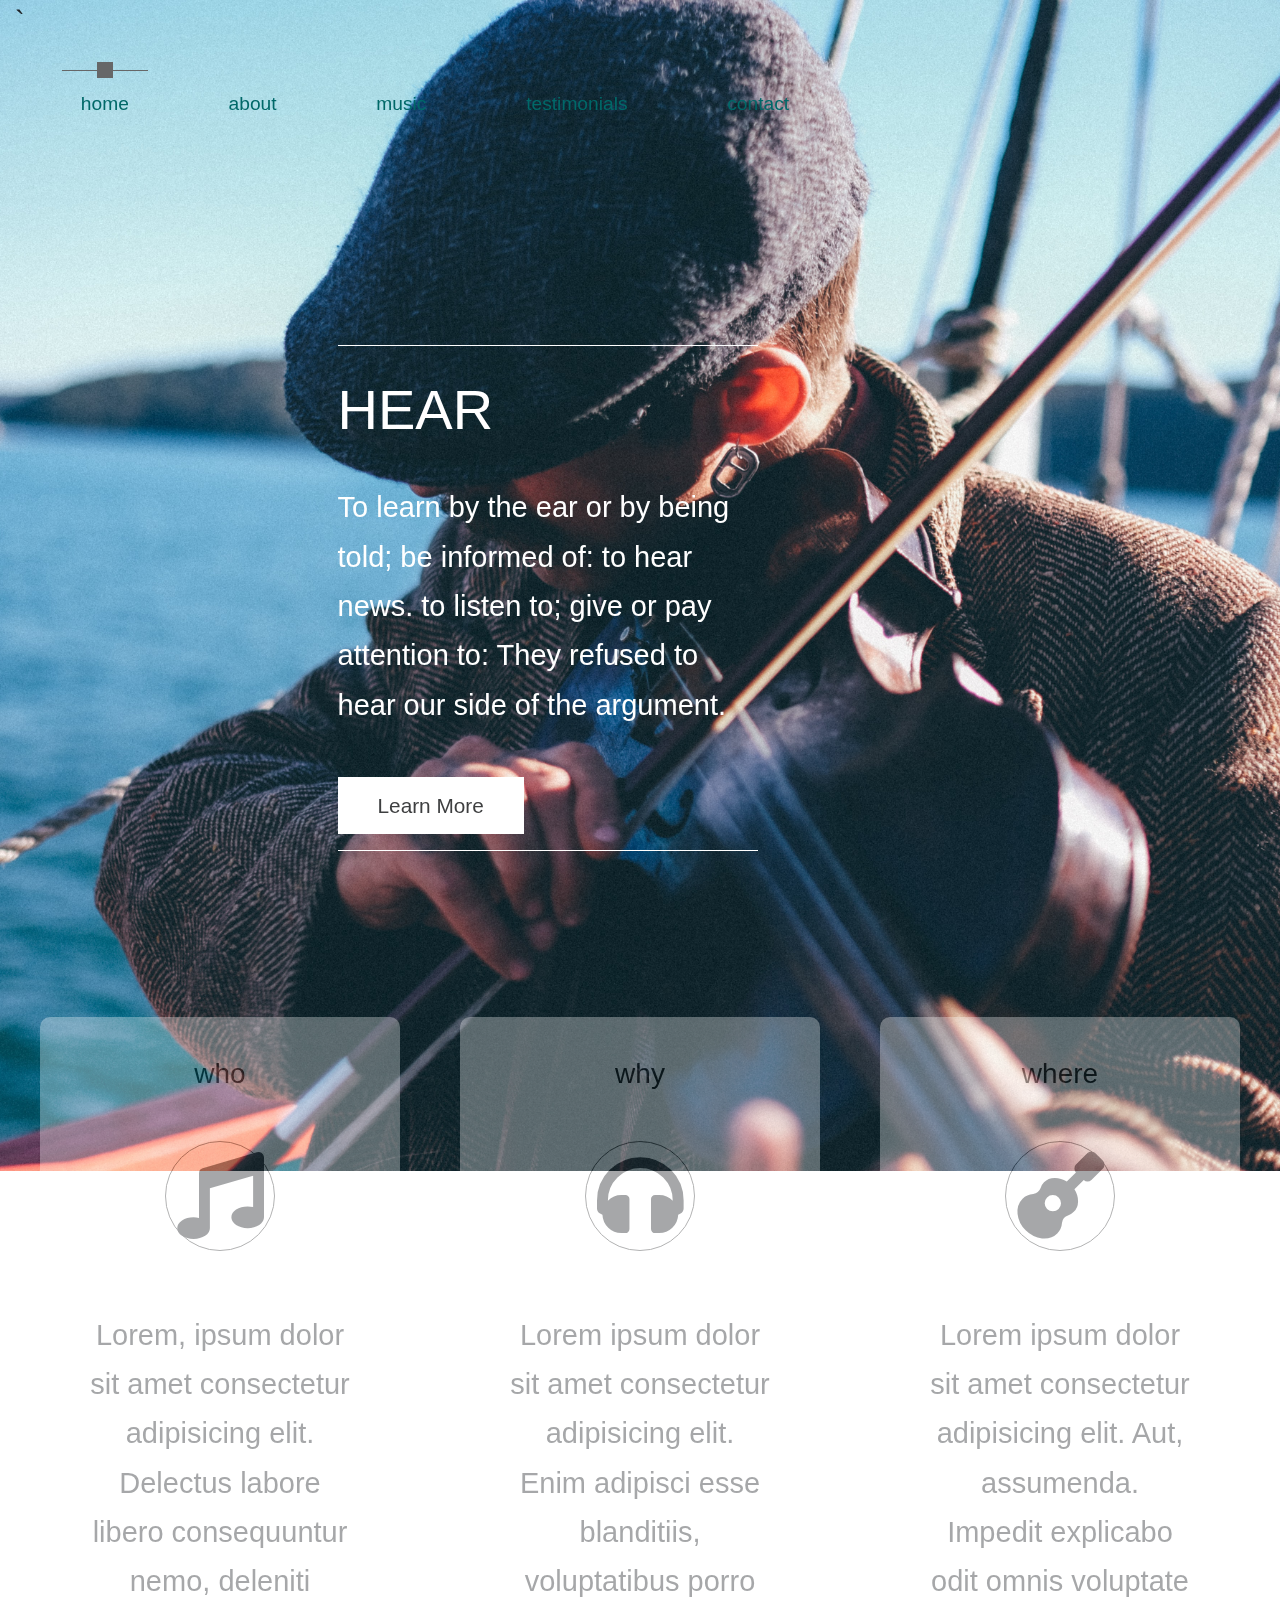
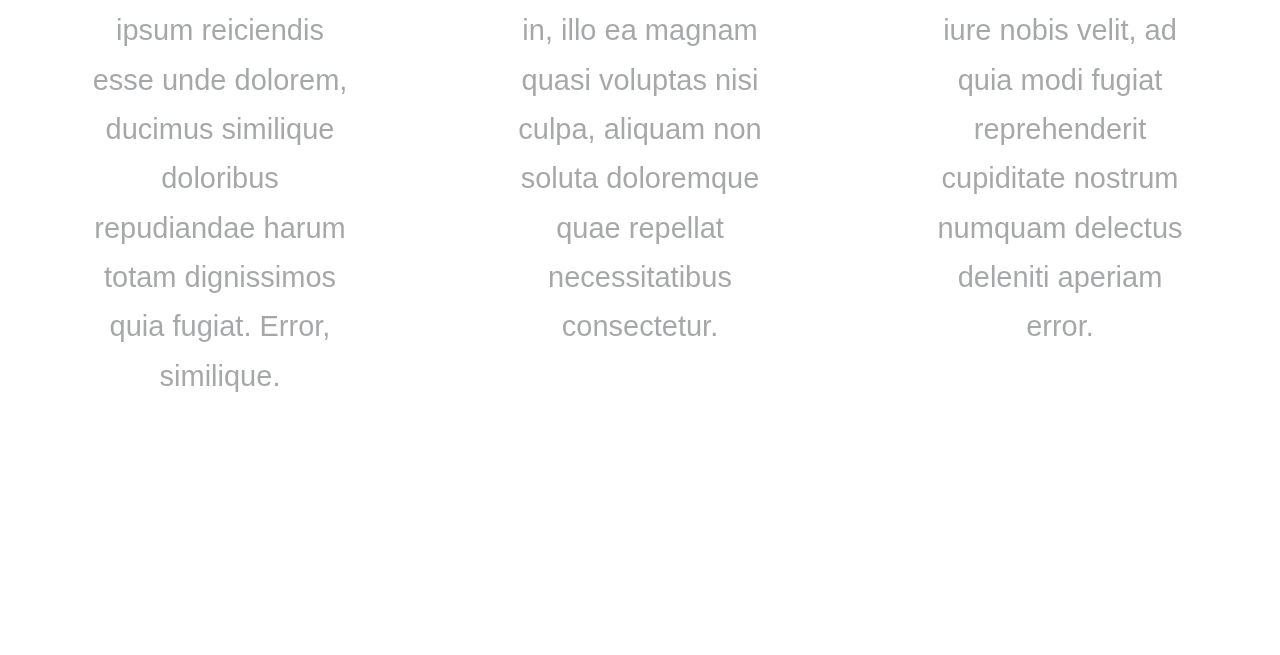
==== index.html @ 6f8ce9f2 "update" ====
<!DOCTYPE html>
<html lang="en">
  <head>
    <meta charset="UTF-8" />
    <meta name="viewport" content="width=device-width, initial-scale=1.0" />
    <meta http-equiv="X-UA-Compatible" content="ie=edge" />
    <title>music_client</title>

    <link
      rel="stylesheet"
      href="https://fonts.googleapis.com/css?family=Open+Sans:400,600"
    />
    <link rel="stylesheet" href="css/all.min.css" />
    <link rel="stylesheet" href="css/bootstrap.min.css" />
    <link rel="stylesheet" href="css/templatemo-style.css" />
    <!--

-->
  </head>
  <body>
    <div
      class="parallax-window"
      data-parallax="scroll"
      data-image-src="img/fiddle.jpg"
    >
      <div class="container-fluid">`
          <div class="tm-nav">
            <nav
              class="navbar navbar-expand-lg navbar-light tm-bg-transparent tm-navbar"
            >
              <button
                class="navbar-toggler"
                type="button"
                data-toggle="collapse"
                data-target="#navbarNav"
                aria-controls="navbarNav"
                aria-expanded="false"
                aria-label="Toggle navigation"
              >
                <span class="navbar-toggler-icon"></span>
              </button>
              <div class="collapse navbar-collapse" id="navbarNav">
                <ul class="navbar-nav">
                  <li class="nav-item active">
                    <div class="tm-nav-link-highlight"></div>
                    <a class="nav-link" href="#"
                      >home <span class="sr-only">(current)</span></a
                    >
                  </li>
                  <li class="nav-item">
                    <div class="tm-nav-link-highlight"></div>
                    <a class="nav-link" href="about.html">about</a>
                  </li>
                  <li class="nav-item">
                    <div class="tm-nav-link-highlight"></div>
                    <a class="nav-link" href="music.html">music</a>
                  </li>
                  <li class="nav-item">
                    <div class="tm-nav-link-highlight"></div>
                    <a class="nav-link" href="testimonials.html"
                      >testimonials</a
                    >
                  </li>
                  <li class="nav-item">
                    <div class="tm-nav-link-highlight"></div>
                    <a class="nav-link" href="contact.html">contact</a>
                  </li>
                </ul>
              </div>
            </nav>
          </div>
        </div>
        <div class="row tm-brand-row">
          <div class="col-lg-4 col-11">
             
              <div class="tm-brand-texts">
                <h1 class="text-uppercase tm-brand-name"></h1>
  
               
                <button
                  class="navbar-toggler"
                  type="button"
                  data-toggle="collapse"
                  data-target="#navbarNav"
                  aria-controls="navbarNav"
                  aria-expanded="false"
                  aria-label="Toggle navigation"
                >
                  <span class="navbar-toggler-icon"></span>
                </button>
                <div class="collapse navbar-collapse" id="navbarNav">
                  <ul class="navbar-nav">
                    <li class="nav-item active">
                      <div class="tm-nav-link-highlight"></div>
                      <a class="nav-link" href="#"
                        >Home <span class="sr-only">(current)</span></a
                      >
                    </li>
                    <li class="nav-item">
                      <div class="tm-nav-link-highlight"></div>
                      <a class="nav-link" href="about.html">about</a>
                    </li>
                    <li class="nav-item">
                      <div class="tm-nav-link-highlight"></div>
                      <a class="nav-link" href="music.html">music</a>
                    </li>
                    <li class="nav-item">
                      <div class="tm-nav-link-highlight"></div>
                      <a class="nav-link" href="testimonials.html"
                        >testimonials</a
                      >
                    </li>
                    <li class="nav-item">
                      <div class="tm-nav-link-highlight"></div>
                      <a class="nav-link" href="contact.html">contact</a>
                    </li>
                  </ul>
                </div>
              </nav>
            </div>
          </div>
        </div>

        <section class="row" id="tmHome">
          <div class="col-12 tm-home-container">
            <div class="text-white tm-home-left">
              <h2 class="text-uppercase tm-slogan"></h2>
              <hr class="tm-home-hr" />
              <h2 class="tm-home-title">HEAR</h2>
              <p class="tm-home-text"> To learn by the ear or by being told; be informed of: to hear news. to listen to; give or pay attention to: They refused to hear our side of the argument. </p>
              <a href="#tmFeatures" class="btn btn-primary">Learn More</a>
              <hr class="tm-home-hr" />
            </div>
            
          </div>
        </section>

        <!-- Features -->
        <div class="row" id="tmFeatures">
          <div class="col-lg-4">
            <div class="tm-bg-white-transparent tm-feature-box">
              <h3 class="tm-feature-name">who</h3>

              <div class="tm-feature-icon-container">
                <i class="fas fa-3x fa-music"></i>             
              </div>
              <p>Lorem, ipsum dolor sit amet consectetur adipisicing elit. Delectus labore libero 
                consequuntur nemo, deleniti ipsum reiciendis esse unde dolorem, ducimus similique doloribus repudiandae 
                harum totam dignissimos quia fugiat. Error, similique.</p>
            </div>
          </div>

          <div class="col-lg-4">
            <div class="tm-bg-white-transparent tm-feature-box">
              <h3 class="tm-feature-name">why</h3>

              <div class="tm-feature-icon-container">
                <i class="fas fa-3x fa-headphones"></i>
              </div>
              <p class="text-center">
               Lorem ipsum dolor sit amet consectetur adipisicing elit. Enim adipisci esse 
               blanditiis, voluptatibus porro in, illo ea magnam quasi voluptas 
               nisi culpa, aliquam non soluta doloremque quae repellat necessitatibus consectetur.
              </p>
            </div>
          </div>

          <div class="col-lg-4">
            <div class="tm-bg-white-transparent tm-feature-box">
              <h3 class="tm-feature-name">where</h3>

              <div class="tm-feature-icon-container">
                <i class="fas fa-3x fa-guitar"></i>
              </div>
              <p class="text-center">
             Lorem ipsum dolor sit amet consectetur adipisicing elit. Aut, assumenda. Impedit explicabo odit omnis voluptate iure nobis velit, ad quia modi fugiat reprehenderit 
             cupiditate nostrum numquam delectus deleniti aperiam error.
              </p>
            </div>
          </div>
        </div>
        <!-- Call to Action -->
       

        <!-- Page footer -->
        <footer class="row">
          <p class="col-12 text-white text-center tm-copyright-text">mikeD</p>
        </footer>
      </div>
      <!-- .container-fluid -->
    </div>

    <script src="js/jquery.min.js"></script>
    <script src="js/parallax.min.js"></script>
    <script src="js/bootstrap.min.js"></script>
  </body>
</html>
---- css/templatemo-style.css ----
/*


COLOR CODE
Dark Brown: #ffffff
Green: #006666
Light Blue: #0099CC
Blue: #039bcd
nav link color: #ffffff

Page 1 Image 1x1 size 400px
3 boxes spacing 60px
Logo size: 400x200
840x120

Home section width: 420

*/

html {
  scroll-behavior: smooth;
}

body {
  font-family: Lato, sans-serif;
  font-size: 29px;
  font-weight: 400;
  color: #fffffe
  overflow-x: hidden;
}

a,
button {
  transition: all 0.3s ease;
}

a:hover {
  text-decoration: none;
}

.container-fluid {
  max-width: 1310px;
}

.small,
small {
  font-size: 90%;
}

.parallax-window {
  min-height: 1100px;
  background: transparent;
}

.tm-bg-white-transparent {
  background-color: rgba(255, 255, 255, 0.8);
}

.tm-brand-row {
  align-items: center;
  padding-top: 40px;
  padding-bottom: 28px;
}

.tm-brand-container {
  max-width: 400px;
  height: 200px;
  display: flex;
  align-items: center;
  justify-content: center;
}

.tm-brand-icon {
  width: 79px;
  height: 77px;
  display: flex;
  align-items: center;
  justify-content: center;
  background-color: #333436;
  color: white;
  border-radius: 50%;
  margin-right: 25px;
}

.tm-brand-name {
  font-size: 2.3rem;
  color: #333333;
}

/* Nav */
.tm-navbar {
  /*   padding: 19px 63px; */
  max-width: 840px;
  min-height: 120px;
  justify-content: ;
}

.tm-navbar .navbar-nav {
  width: 100%;
  display: flex;
  align-items: center;
  justify-content: space-around;
}

.navbar-expand-lg .navbar-nav .nav-link {
  padding: 19px;
}

.navbar-light .navbar-nav .nav-link,
.navbar-light .navbar-nav .active > .nav-link,
.navbar-light .navbar-nav .nav-link.active,
.navbar-light .navbar-nav .nav-link.show,
.navbar-light .navbar-nav .show > .nav-link {
  color: #006868;
}

.navbar-light .navbar-nav .nav-item.green-highlight.active > .nav-link,
.navbar-light .navbar-nav .nav-item.green-highlight .nav-link.active,
.navbar-light .navbar-nav .nav-item.green-highlight .nav-link.show,
.navbar-light .navbar-nav .nav-item.green-highlight .show > .nav-link {
  color: #006868;
}

.nav-item {
  position: relative;
}

.nav-link {
  font-size: 1.2rem;
}

.nav-item .tm-nav-link-highlight {
  visibility: hidden;
}

.nav-item:hover .tm-nav-link-highlight,
.nav-item.active .tm-nav-link-highlight {
  visibility: visible;
}

.nav-item .nav-link {
  border-top: 1px solid transparent;
}

.nav-item.active .nav-link,
.nav-item:hover .nav-link {
  border-top-color: #666768;
}

.tm-nav-link-highlight {
  width: 16px;
  height: 16px;
  background-color: #666768;
  position: absolute;
  top: -8px;
  left: calc(50% - 8px);
}

.nav-item.active.green-highlight .nav-link,
.nav-item.green-highlight:hover .nav-link {
  border-top-color: #006868;
}

.nav-item.active.green-highlight .tm-nav-link-highlight {
  background-color: #006868;
}

/* Home */
#tmHome {
  padding-top: 30px;
  padding-bottom: 68px;
}

.tm-home-left {
  max-width: 420px;
  width: 100%;
  margin-right: 185px;
}

.tm-home-container {
  display: flex;
  align-items: center;
  justify-content: center;
}

.tm-slogan {
  font-size: 1.4rem;
  margin-bottom: 30px;
}

.tm-home-hr {
  border-top-color: white;
  margin-bottom: 30px;
}

.tm-home-title {
  font-size: 3.5rem;
  margin-bottom: 40px;
}

.tm-home-text {
  margin-bottom: 47px;
}

.btn {
  border-radius: 0;
  padding: 13px 40px;
  font-size: 1.3rem;
}

.btn-primary {
  background-color: white;
  border: 0;
  color: #3e3f40;
}

.btn-primary:hover,
.btn-primary:focus,
.btn-primary:active,
.btn-primary:not(:disabled):not(.disabled).active,
.btn-primary:not(:disabled):not(.disabled):active,
.show > .btn-primary.dropdown-toggle {
  background-color: #495057;
  outline: none;
  border: none;
}

/* Features section */
#tmFeatures {
  padding-top: 68px;
  padding-bottom: 60px;
  max-width: 1260px;
  margin-left: auto;
  margin-right: auto;
}

.tm-feature-box {
  max-width: 360px;
  min-height: 480px;
  border-radius: 10px;
  text-align: center;
  padding: 40px 50px;
  margin-left: auto;
  margin-right: auto;
  opacity: 0.4;
}

.tm-feature-name {
  color: black;
  margin-bottom: 50px;
}

.tm-feature-icon-container {
  width: 110px;
  height: 110px;
  border: 1px solid #3e3f40;
  border-radius: 50%;
  display: flex;
  align-items: center;
  justify-content: center;
  margin-left: auto;
  margin-right: auto;
  margin-bottom: 60px;
}

/* Call to Action section */
#tmCallToAction {
  padding-top: 60px;
  padding-bottom: 60px;
}

.tm-bg-white {
  background-color: white;
}

.tm-call-to-action-col {
  display: flex;
  align-items: center;
  max-width: 1230px;
  margin-left: auto;
  margin-right: auto;
  flex-direction:; 
}

.tm-call-to-action-image {
  margin-right: 20px;
  width: 400px;
  height: auto;
}

.tm-call-to-action-text {
  padding: 50px 60px;
  min-height: 400px;
  width: calc(100% - 400px);
}

.tm-call-to-action-title {
  margin-bottom: 45px;
}

.tm-call-to-action-description {
  margin-bottom: 55px;
  font-size: 1.1rem;
}

p {
  line-height: 1.7;
}

.tm-call-to-action-form {
  display: flex;
}

.tm-email-input {
  padding: 15px;
  margin: 0;
  width: 355px;
  margin-right: 20px;
}

.btn-secondary {
  background-color: #0299cc;
  border: none;
  padding: 10px 50px;
}

.btn-secondary:hover {
  background-color: #0fb7f0;
}

.btn-tertiary {
  background-color: #006868;
  color: white;
  padding: 10px 60px;
}

.btn-tertiary:hover {
  background-color: #099f9f;
  color: white;
}

.tm-copyright-text {
  font-size: 1rem;
  padding-top: 50px;
  padding-bottom: 45px;
}

.tm-copyright-link {
  color: white;
}

.tm-copyright-link:hover {
  color: #0fb7f0;
}

/* About Page */
#tmAbout {
  padding-bottom: 80px;
}

.tm-about-page-title {
  font-size: 2.5rem;
  margin-top: 72px;
  margin-bottom: 40px;
}

.tm-about-box {
  padding: 25px;
  max-width: 360px;
  margin-bottom: 30px;

}

.tm-about-title-hr {
  border-top-color: black;
  max-width: 450px;
 opacity: 0.05%;
}

.tm-bg-black-transparent {
  background-color: rgba(15, 29, 32, 0.76);
  color: white;
}

.tm-about-header {
  padding-bottom: 80px;
}

.tm-about-number-container {
  width: 83px;
  height: 83px;
  font-size: 2.2rem;
  border: 1px solid white;
  display: flex;
  align-items: center;
  justify-content: center;
  margin-bottom: 20px;
}

.tm-about-name {
  margin-bottom: 30px;
  text-transform: uppercase;
}

.tm-about-description {
  margin-bottom: 30px;
  line-height: 1.8;
}

.tm-app-header {
  max-width: 644px;
  margin-left: auto;
  margin-right: auto;
  margin-bottom: 60px;
}

#tmAppFeatures {
  padding-top: 80px;
  padding-bottom: 24px;
}

.tm-app-feature-header {
  font-size: 3.8rem;
}

.tm-app-feature-box {
  display: flex;
  align-items: center;
  padding: 50px 40px;
  margin-bottom: 40px;
}

.tm-app-feature-icon {
  margin-right: 30px;
  border-radius: 50%;
  border: 1px solid;
  width: 120px;
  height: 120px;
  display: flex;
  align-items: center;
  justify-content: center;
}

.tm-btn-app-feature {
  margin-bottom: 35px;
}

.tm-app-feature-description-box {
  color: #2c3030;
}

.tm-app-feature-title {
  font-size: 2rem;
}

/* Services */
.tm-services-parallax-header {
  min-height: 700px;
  display: flex;
  align-items: center;
  margin-top: 42px;
  margin-bottom: 22px;
}

.tm-services-header {
  position: relative;
  z-index: 102;
  width: 100%;
  padding: 85px 15px 37px 15px;
}

.tm-services-page-title {
  font-size: 2.8rem;
  padding-bottom: 37px;
}

.tm-services-detail-box {
  padding: 80px 70px;
  margin-top: 22px;
  margin-bottom: 41px;
}

#tmServices .tabs {
  list-style: none;
  padding: 0;
  margin: 0;
}

.tm-tabs-container {
  display: flex;
  padding-top: 40px;
  padding-bottom: 135px;
}

.tm-tab-links {
  margin-right: 40px;
  width: 380px;
}

.tm-tab-contents {
  width: calc(100% - 420px);
}

#tmServices .tabs li {
  margin-bottom: 36px;
}

#tmServices .tabs li:last-child {
  margin-bottom: 0;
}

#tmServices .tabs a {
  display: flex;
  align-items: center;
  text-align: left;
  text-decoration: none;
  text-transform: uppercase;
  letter-spacing: 0.5px;
  background-color: rgba(15, 29, 32, 0.77);
  border: 1px solid rgba(15, 29, 32, 0.77);
  color: white;
  font-size: 20px;
  font-weight: 700;
  padding: 20px 30px;
  transition: all 0.3s;
}

#tmServices .tabs .icon-wrap {
  width: 75px;
  height: 75px;
  border: 1px solid white;
  border-radius: 50%;
  display: flex;
  align-items: center;
  justify-content: center;
  margin-right: 30px;
}

#tmServices .tabs .active,
#tmServices .tabs a:hover {
  border-color: white;
  color: #fff !important;
}

#first-tab-group > div {
  background-color: rgba(15, 29, 32, 0.77);
  color: white;
  padding: 45px 60px;
  min-height: 423px;
}

.tm-service-tab-title,
.tm-service-tab-p {
  margin-bottom: 40px;
}

/* Testimonials */
.tm-testimonials-section {
  padding-top: 45px;
  padding-bottom: 90px;
  margin-left: -35px;
  margin-right: -35px;
}

.tm-testimonials-header {
  padding: 55px 15px 50px;
}

.tm-testimonials-page-title {
  padding-bottom: 0;
  margin-bottom: 20px;
}

.tm-testimonials-parallax-header {
  min-height: 400px;
  margin-bottom: 45px;
}

.tm-person-img-container {
  margin-bottom: 63px;
}

.tm-testimonial-box {
  padding: 60px 30px 85px;
  margin-left: 20px;
  margin-right: 20px;
}

.slick-dots {
  bottom: -88px;
}

.slick-dots li,
.slick-dots li button {
  width: 30px;
  height: 30px;
}

.slick-dots li {
  margin: 8px;
}

.slick-dots li button {
  font-family: "Font Awesome 5 Free";
  font-size: 1.6em;
  font-weight: 900;
}

.slick-dots li button:before {
  font-family: inherit;
  font-size: inherit;
  content: "\f45c";
  opacity: 0.5;
}

.slick-dots li.slick-active button:before {
  opacity: 0.85;
}

#tmCallToAction.tm-testimonials-cta {
  padding-bottom: 185px;
}

/* Contact page */
.tm-contact-form {
  height: 100%;
  padding: 67px 115px 67px 70px;
  margin-right: 5px;
}

.tm-contact-text {
  padding: 58px 95px 100px 80px;
  margin-left: 5px;
}

.tm-contact-col-left {
  margin-bottom: 0;
}

.form-group {
  margin-bottom: 50px;
}

.form-control {
  background-color: transparent;
  color: white;
  padding: 25px 20px;
}

.form-control:focus {
  background-color: transparent;
  color: white;
}

.form-control::placeholder {
  /* Chrome, Firefox, Opera, Safari 10.1+ */
  color: white;
  opacity: 1; /* Firefox */
}

.form-control:-ms-input-placeholder {
  /* Internet Explorer 10-11 */
  color: white;
}

.form-control::-ms-input-placeholder {
  /* Microsoft Edge */
  color: white;
}

.tm-contact-row {
  padding-top: 45px;
  padding-bottom: 40px;
}

/* Media Queries */
@media (max-width: 1149px) {
  .tm-call-to-action-text {
    width: calc(100% - 420px);
  }
}

@media (max-width: 1145px) {
  .tm-email-input {
    margin-right: 0;
    margin-bottom: 20px;
    width: 100%;
  }

  .tm-call-to-action-form {
    flex-direction: column;
  }
}

@media (max-width: 991px) {
  .tm-nav {
    position: relative;
  }

  #navbarNav {
    position: absolute;
    top: 80px;
    background-color: rgba(255, 255, 255, 0.9);
    z-index: 1001;
  }

  .tm-navbar {
    background-color: transparent;
    justify-content: flex-end;
  }

  .navbar-toggler {
    background-color: rgba(255, 255, 255, 0.8);
  }

  .tm-home-left {
    margin-right: 50px;
  }

  .tm-feature-box {
    margin-bottom: 20px;
    max-width: 600px;
  }

  .navbar-expand-lg .navbar-nav .nav-link {
    padding: 14px 19px;
  }

  .tm-about-box,
  .tm-app-feature-box {
    margin-left: auto;
    margin-right: auto;
    max-width: 600px;
  }

  .tm-tabs-container {
    flex-direction: column;
  }

  .tm-tab-links {
    margin-right: 0;
    margin-bottom: 40px;
  }

  .tm-tab-links,
  .tm-tab-contents {
    margin-left: auto;
    margin-right: auto;
    max-width: 800px;
    width: 100%;
  }

  .tm-contact-col-left {
    margin-bottom: 40px;
  }

  .tm-contact-form {
    margin-right: 0;
  }

  .tm-contact-text {
    margin-left: 0;
  }
}

@media (max-width: 849px) {
  .tm-call-to-action-col {
    flex-direction: column;
  }

  .tm-call-to-action-image {
    margin-right: 0;
    margin-bottom: 20px;
  }

  .tm-call-to-action-text {
    width: 100%;
    max-width: 600px;
  }
}

@media (max-width: 767px) {
  .tm-home-container {
    flex-direction: column;
  }

  .tm-home-left {
    margin-bottom: 50px;
    margin-right: 0;
  }
}

@media (max-width: 479px) {
  .tm-app-feature-box {
    flex-direction: column;
  }

  .tm-app-feature-icon {
    margin-right: 0;
    margin-bottom: 30px;
  }

  .slick-dots {
    width: 300px;
    left: 0;
    right: 0;
    margin-left: auto;
    margin-right: auto;
    bottom: -80px;
  }

  .slick-dots li {
    margin: 8px;
  }

  .tm-contact-form {
    padding: 45px;
  }

  .tm-contact-text {
    padding: 60px;
  }
}
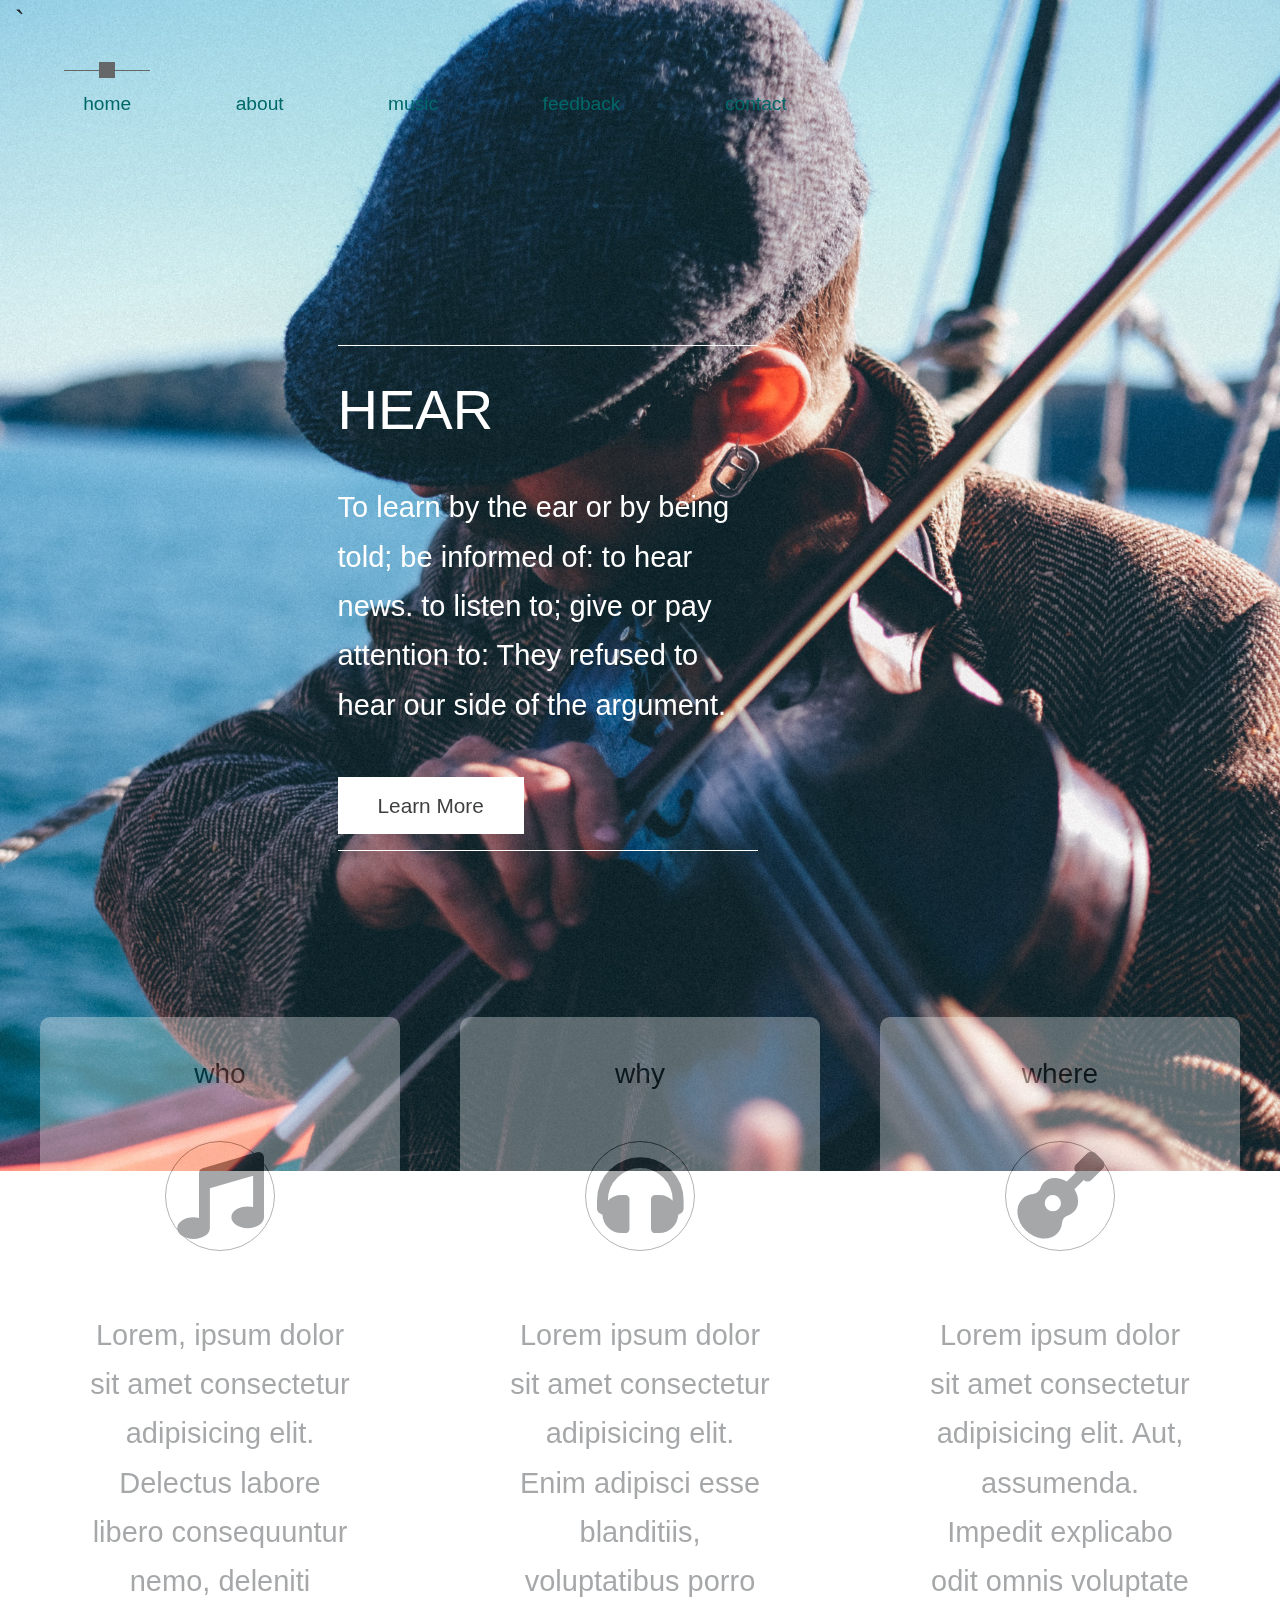
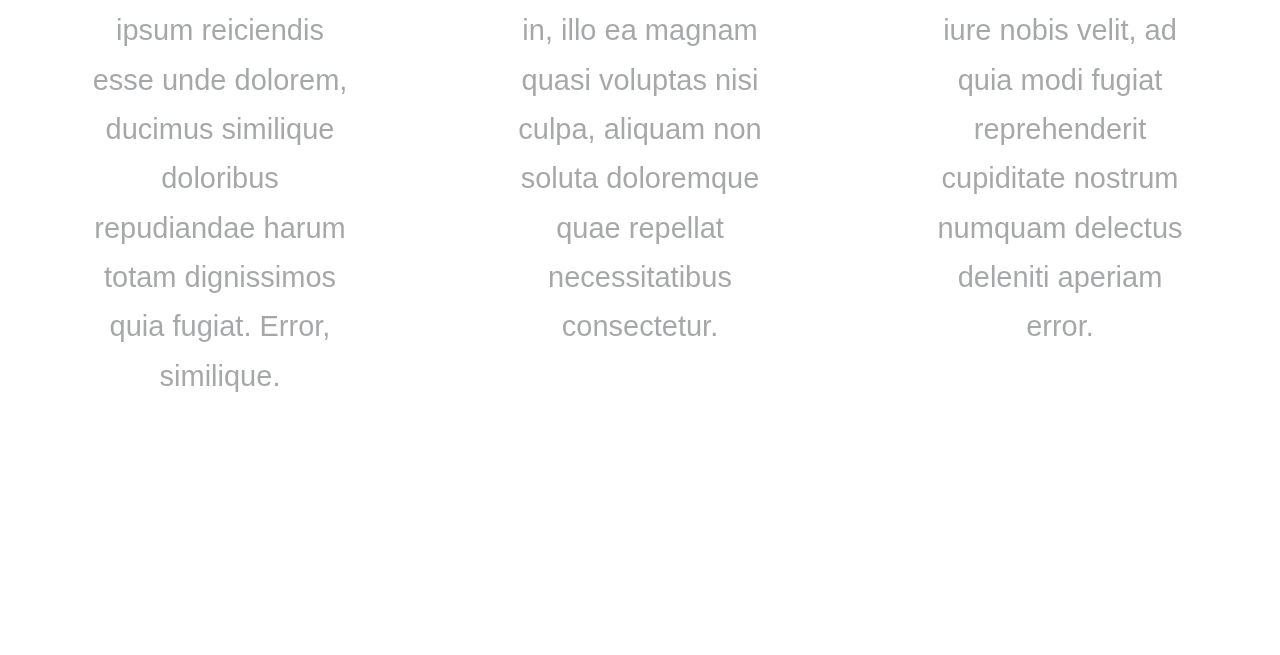
==== commit e332a564: "update" ====
--- a/index.html
+++ b/index.html
@@ -57,8 +57,8 @@
                   </li>
                   <li class="nav-item">
                     <div class="tm-nav-link-highlight"></div>
-                    <a class="nav-link" href="testimonials.html"
-                      >testimonials</a
+                    <a class="nav-link" href="feedback.html"
+                      >feedback</a
                     >
                   </li>
                   <li class="nav-item">
